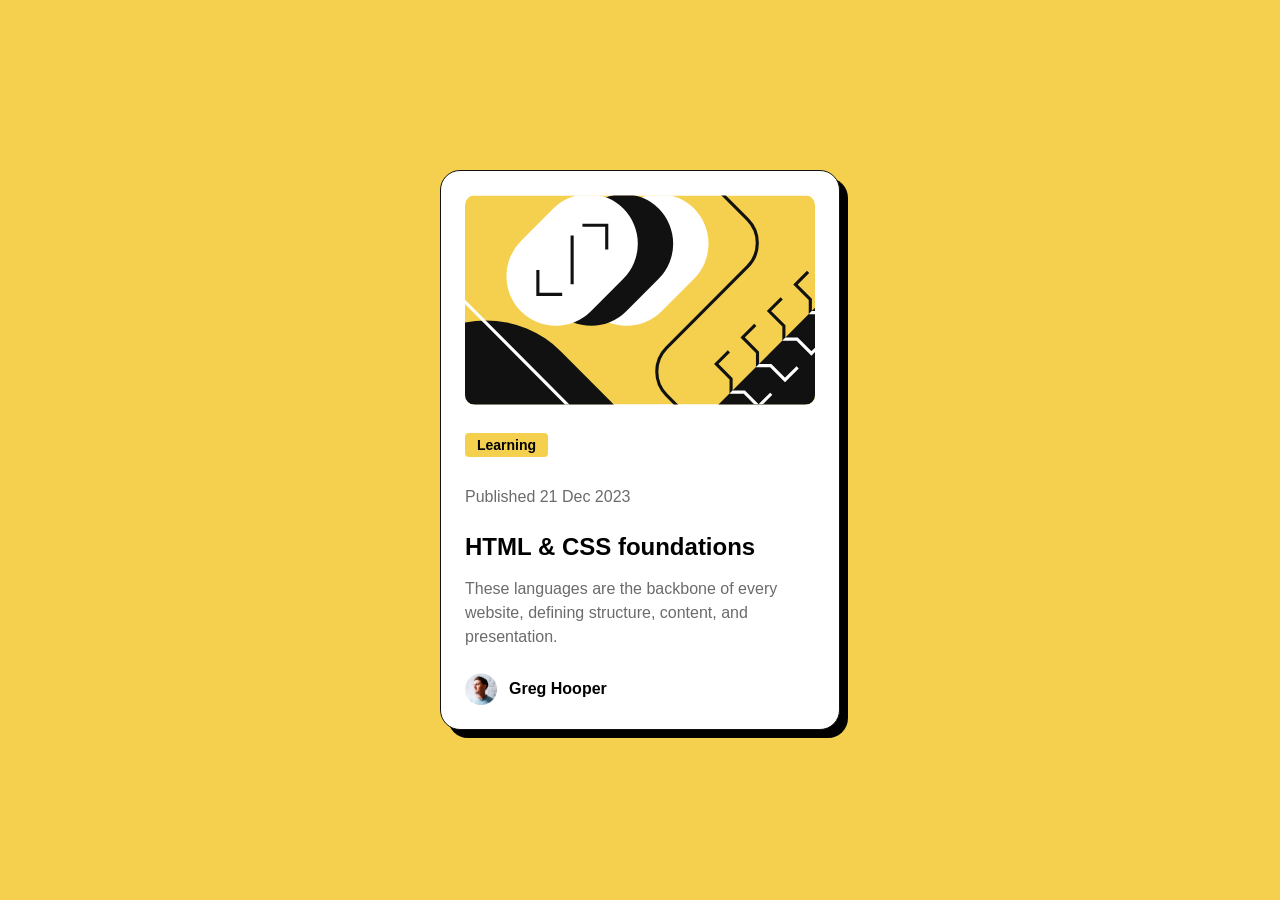
==== blog-preview-card-main/index.html @ 798779b2 "Added blog-preview-card-main and qr-code-component-main folders  with README.md file" ====
<!DOCTYPE html>
<html lang="en">
<head>
  <meta charset="UTF-8">
  <meta name="viewport" content="width=device-width, initial-scale=1.0"> <!-- displays site properly based on user's device -->

  <link rel="icon" type="image/png" sizes="32x32" href="./assets/images/favicon-32x32.png">
  
  <title>Frontend Mentor | Blog preview card</title>

  <!-- Feel free to remove these styles or customise in your own stylesheet 👍 -->
<style>
  body {
    background-color: hsl(47, 88%, 63%);
    margin: 0;
    font-family: 'Arial', sans-serif;
    min-height: 100vh;
    display: flex;
    align-items: center;
    justify-content: center;
  }

  .blog-preview-card {
    max-width: 350px;
    width: 90%;
    padding: 24px;
    border-radius: 20px;
    background-color: #fff;
    border: 1px solid #111;
    box-shadow: 8px 8px 0px 0px #000;
  }

  .blog-preview-card img.main-img {
    width: 100%;
    border-radius: 10px;
    margin-bottom: 24px;
  }


  #Learning {
    background-color: hsl(47, 88%, 63%);
    display: inline-block;
    padding: 4px 12px;
    border-radius: 4px;
    font-weight: 800;
    font-size: 14px;
    margin-bottom: 12px;
  }

  .publish-date {
    font-size: 16px;
    margin-bottom: 12px;
  }

  .blog-content {
    text-align: left;
  }

  .blog-content h1 {
    font-size: 24px;
    margin: 12px 0;
    cursor: pointer;
    transition: color 0.2s ease;
  }

  .blog-content h1:hover {
    color: hsl(47, 88%, 63%);
  }

  .blog-content p {
    color: hsl(0, 0%, 42%);
    line-height: 1.5;
    margin-bottom: 24px;
  }

  .author-info {
    display: flex;
    align-items: center;
    gap: 12px;
    font-weight: 800;
  }

  .author-info img {
    width: 32px;
    height: 32px;
  }
</style>
</head>
<body>
<div class="blog-preview-card">
  <img src="./assets/images/illustration-article.svg" alt="Blog preview image" class="main-img">
  <div class="blog-content">
    <span id="Learning">Learning</span>
    <p class="publish-date">Published 21 Dec 2023</p>
    <h1>HTML & CSS foundations</h1>
    <p>These languages are the backbone of every website, defining structure, content, and presentation.</p>
    <div class="author-info">
      <img src="./assets/images/image-avatar.webp" alt="Author's avatar">
      <span>Greg Hooper</span>
    </div>
  </div>
</div>
</body>
</html>
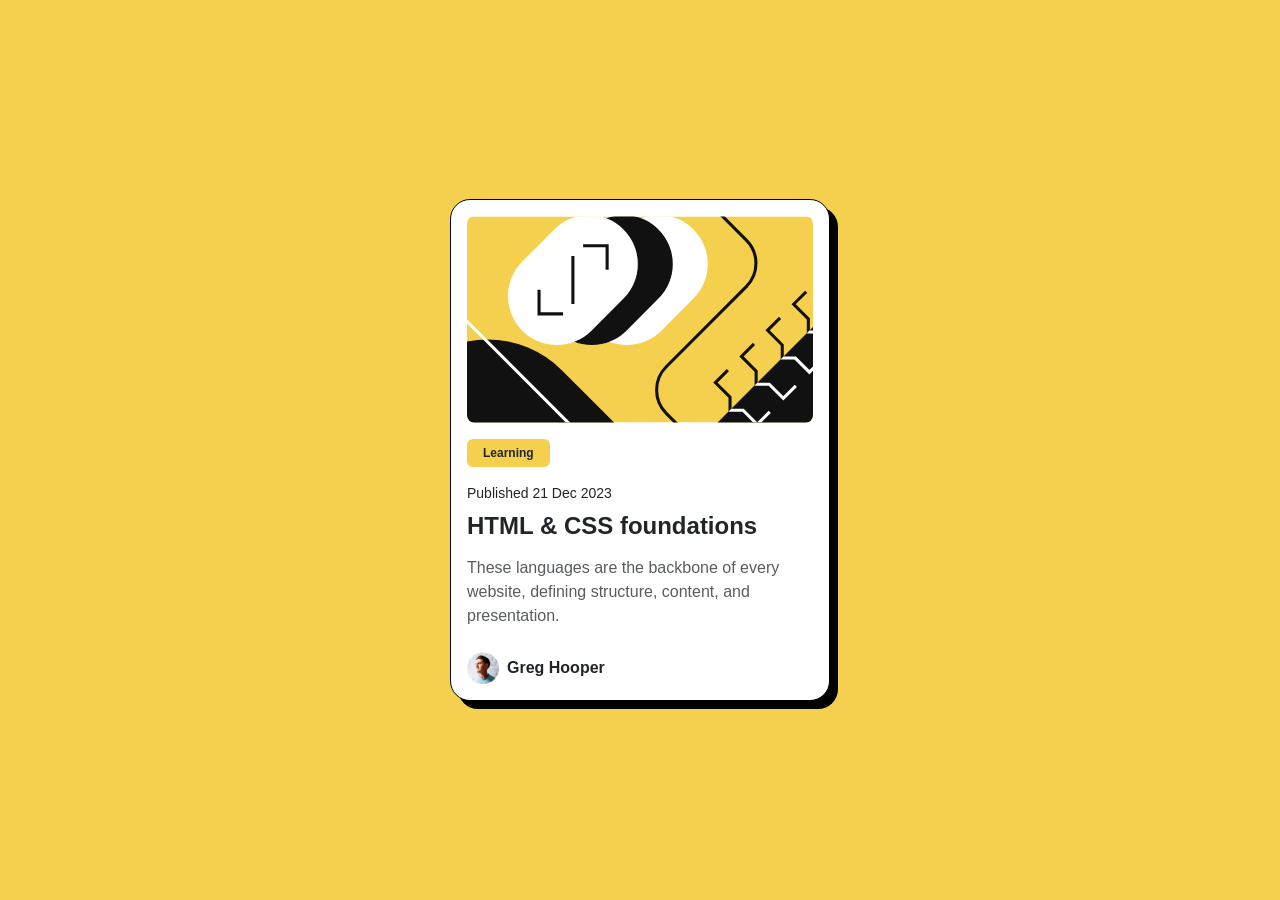
==== commit 695ade9a: "separeted css files. Modified html files by adding bootstrap." ====
--- a/blog-preview-card-main/index.html
+++ b/blog-preview-card-main/index.html
@@ -2,103 +2,26 @@
 <html lang="en">
 <head>
   <meta charset="UTF-8">
-  <meta name="viewport" content="width=device-width, initial-scale=1.0"> <!-- displays site properly based on user's device -->
-
-  <link rel="icon" type="image/png" sizes="32x32" href="./assets/images/favicon-32x32.png">
-  
-  <title>Frontend Mentor | Blog preview card</title>
-
-  <!-- Feel free to remove these styles or customise in your own stylesheet 👍 -->
-<style>
-  body {
-    background-color: hsl(47, 88%, 63%);
-    margin: 0;
-    font-family: 'Arial', sans-serif;
-    min-height: 100vh;
-    display: flex;
-    align-items: center;
-    justify-content: center;
-  }
-
-  .blog-preview-card {
-    max-width: 350px;
-    width: 90%;
-    padding: 24px;
-    border-radius: 20px;
-    background-color: #fff;
-    border: 1px solid #111;
-    box-shadow: 8px 8px 0px 0px #000;
-  }
-
-  .blog-preview-card img.main-img {
-    width: 100%;
-    border-radius: 10px;
-    margin-bottom: 24px;
-  }
-
-
-  #Learning {
-    background-color: hsl(47, 88%, 63%);
-    display: inline-block;
-    padding: 4px 12px;
-    border-radius: 4px;
-    font-weight: 800;
-    font-size: 14px;
-    margin-bottom: 12px;
-  }
-
-  .publish-date {
-    font-size: 16px;
-    margin-bottom: 12px;
-  }
-
-  .blog-content {
-    text-align: left;
-  }
-
-  .blog-content h1 {
-    font-size: 24px;
-    margin: 12px 0;
-    cursor: pointer;
-    transition: color 0.2s ease;
-  }
-
-  .blog-content h1:hover {
-    color: hsl(47, 88%, 63%);
-  }
-
-  .blog-content p {
-    color: hsl(0, 0%, 42%);
-    line-height: 1.5;
-    margin-bottom: 24px;
-  }
-
-  .author-info {
-    display: flex;
-    align-items: center;
-    gap: 12px;
-    font-weight: 800;
-  }
-
-  .author-info img {
-    width: 32px;
-    height: 32px;
-  }
-</style>
+  <meta name="viewport" content="width=device-width, initial-scale=1.0">
+  <title>Blog Preview Card - Bootstrap</title>
+  <link href="https://cdn.jsdelivr.net/npm/bootstrap@5.3.0/dist/css/bootstrap.min.css" rel="stylesheet">
+  <link rel="stylesheet" href="style.css">
 </head>
-<body>
-<div class="blog-preview-card">
-  <img src="./assets/images/illustration-article.svg" alt="Blog preview image" class="main-img">
-  <div class="blog-content">
-    <span id="Learning">Learning</span>
-    <p class="publish-date">Published 21 Dec 2023</p>
-    <h1>HTML & CSS foundations</h1>
-    <p>These languages are the backbone of every website, defining structure, content, and presentation.</p>
-    <div class="author-info">
-      <img src="./assets/images/image-avatar.webp" alt="Author's avatar">
-      <span>Greg Hooper</span>
+<body class="bg-yellow d-flex align-items-center justify-content-center vh-100">
+  <div class="card custom-shadow p-3" style="max-width: 380px; border-radius: 20px; border: 1px solid #000;">
+    <img src="./assets/images/illustration-article.svg" class="rounded-3 mb-3" alt="Article Illustration">
+    <div class="card-body p-0">
+      <span class="badge bg-yellow text-dark fw-bold px-3 py-2 mb-3">Learning</span>
+      <p class="small mb-2 text-dark">Published 21 Dec 2023</p>
+      <h2 class="h4 fw-bolder mb-3 card-hover-title">HTML & CSS foundations</h2>
+      <p class="text-muted mb-4">
+        These languages are the backbone of every website, defining structure, content, and presentation.
+      </p>
+      <div class="d-flex align-items-center gap-2">
+        <img src="./assets/images/image-avatar.webp" width="32" height="32" alt="Avatar">
+        <span class="fw-bold">Greg Hooper</span>
+      </div>
     </div>
   </div>
-</div>
 </body>
 </html>
--- a/blog-preview-card-main/style.css
+++ b/blog-preview-card-main/style.css
@@ -0,0 +1,13 @@
+.bg-yellow {
+    background-color: hsl(47, 88%, 63%) !important;
+}
+.custom-shadow {
+    box-shadow: 8px 8px 0px 0px #000;
+}
+.card-hover-title:hover {
+    color: hsl(47, 88%, 63%);
+    cursor: pointer;
+}
+body {
+    font-family: 'Arial', sans-serif;
+}
